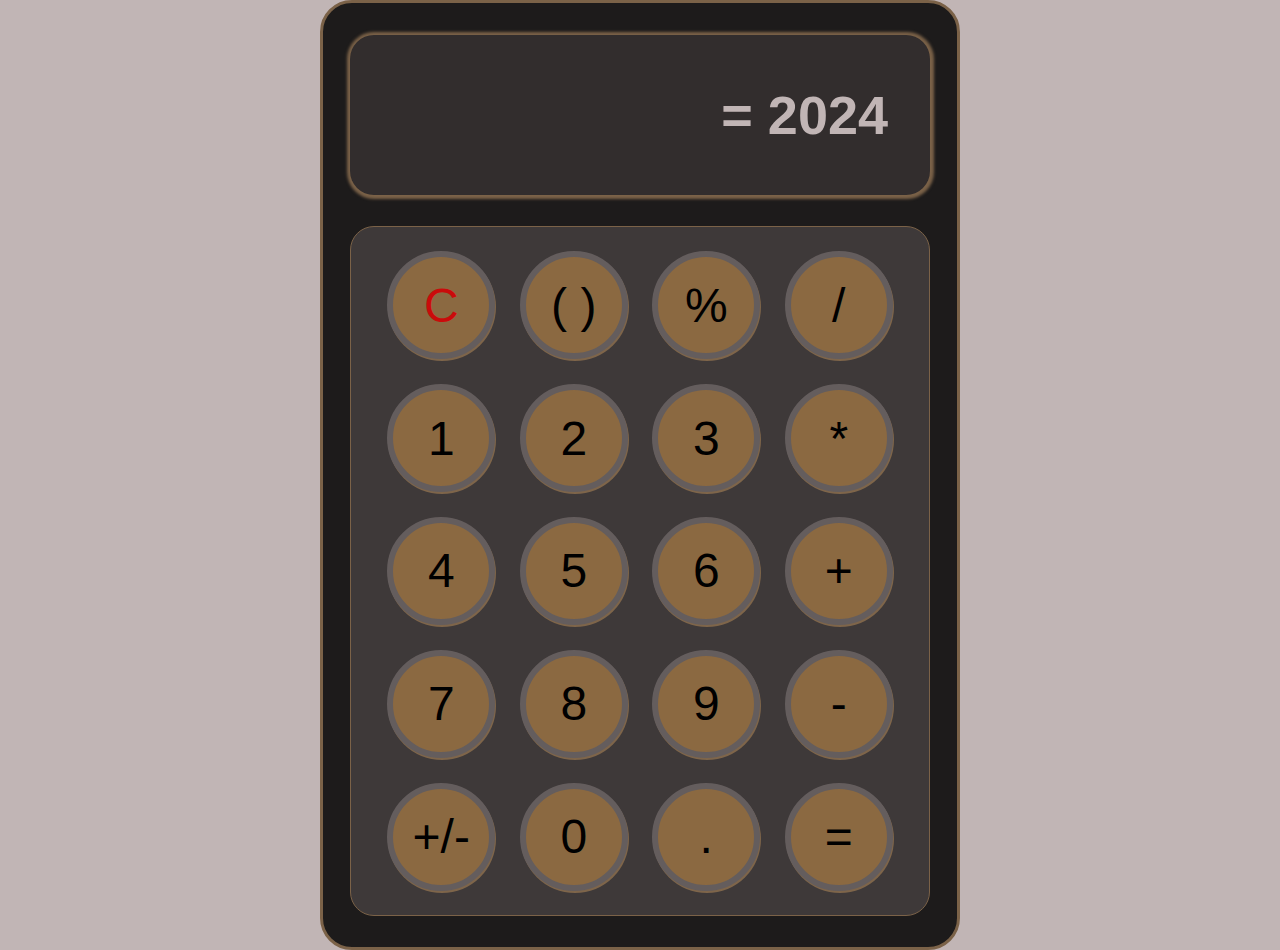
==== index.html @ 2acab039 "Atualização" ====
<!DOCTYPE html>
<html lang="pt-br">

<head id="header">
    <meta charset="UTF-8">
    <meta name="viewport" content="width=device-width, initial-scale=1.0">
    <title>Calculator</title>
    <link rel="stylesheet" href="styleDark.css">
</head>

<body>

    <div id="calculator">
        <div id="display">
            <div id="screen">
                <h1>= 2024</h1>
            </div>

        </div>
        <div id="buttons">
            <div>
                <button style="color: rgb(202, 11, 11)">C</button>
                <button>( )</button>
                <button>%</button>
                <button>/</button>
            </div>
            <div>
                <button>1</button>
                <button>2</button>
                <button>3</button>
                <button>*</button>
            </div>
            <div>
                <button>4</button>
                <button>5</button>
                <button>6</button>
                <button>+</button>
            </div>
            <div>
                <button>7</button>
                <button>8</button>
                <button>9</button>
                <button>-</button>
            </div>
            <div>
                <button>+/-</button>
                <button>0</button>
                <button>.</button>
                <button>=</button>
            </div>
        </div>
    </div>

    <script src="index.js"></script>

</body>

</html>
---- styleDark.css ----
* {
    margin: 0;
    padding: 0;
    box-sizing: border-box;
}

body {
    min-height: 100vh;
    width: 100%;
    display: flex;
    justify-content: center;
    align-items: center;
    background-color: #c1b5b5;
}

#calculator {
    background-color: #1d1b1b;
    width: 640px;
    height: 950px;
    display: flex;
    flex-wrap: wrap;
    justify-content: center;
    align-items: start;
    padding-top: 32px;
    border-radius: 32px;
    border: 3.4px solid #7b6248;
}

#display {
    box-shadow: 0.5px 0.5px 3px 3px #7b6248;
    font-family: sans-serif;
    font-size: 27px;
    background-color: #322d2d;
    width: 580px;
    height: 160px;
    padding: 42px;
    border-radius: 24px;
    display: flex;
    align-items: center;
    justify-content: end;
}

#display #screen {
   height: 100%;
   width: 100%;
   display: flex;
   align-items: center;
   justify-content: end;
   color: #c1b5b5;
}

#buttons {
    background-color: #3e3939;
    width: 580px;
    height: 690px;
    padding: 12px 24px;
    border-radius: 24px;
    display: flex;
    flex-direction: column;
    align-items: center;
    justify-content: space-around;
    border: 0.00000000000000001px solid #7b6248;
}

#buttons div {
    width: 100%;
    display: flex;
    justify-content: space-around;
}

#buttons button {
    font-size: 48px;
    font-family: Arial, Helvetica, sans-serif;
    background-color: #8b6941;
    width: 108px;
    height: 108px;
    border: 6px solid #645d5d;
    border-radius: 50%;
    box-shadow: 1px 2px #7e654a;
    
}

#buttons button:hover {
    background-color: #aa8863;
    transition: 0.3s;
    cursor: pointer;
}
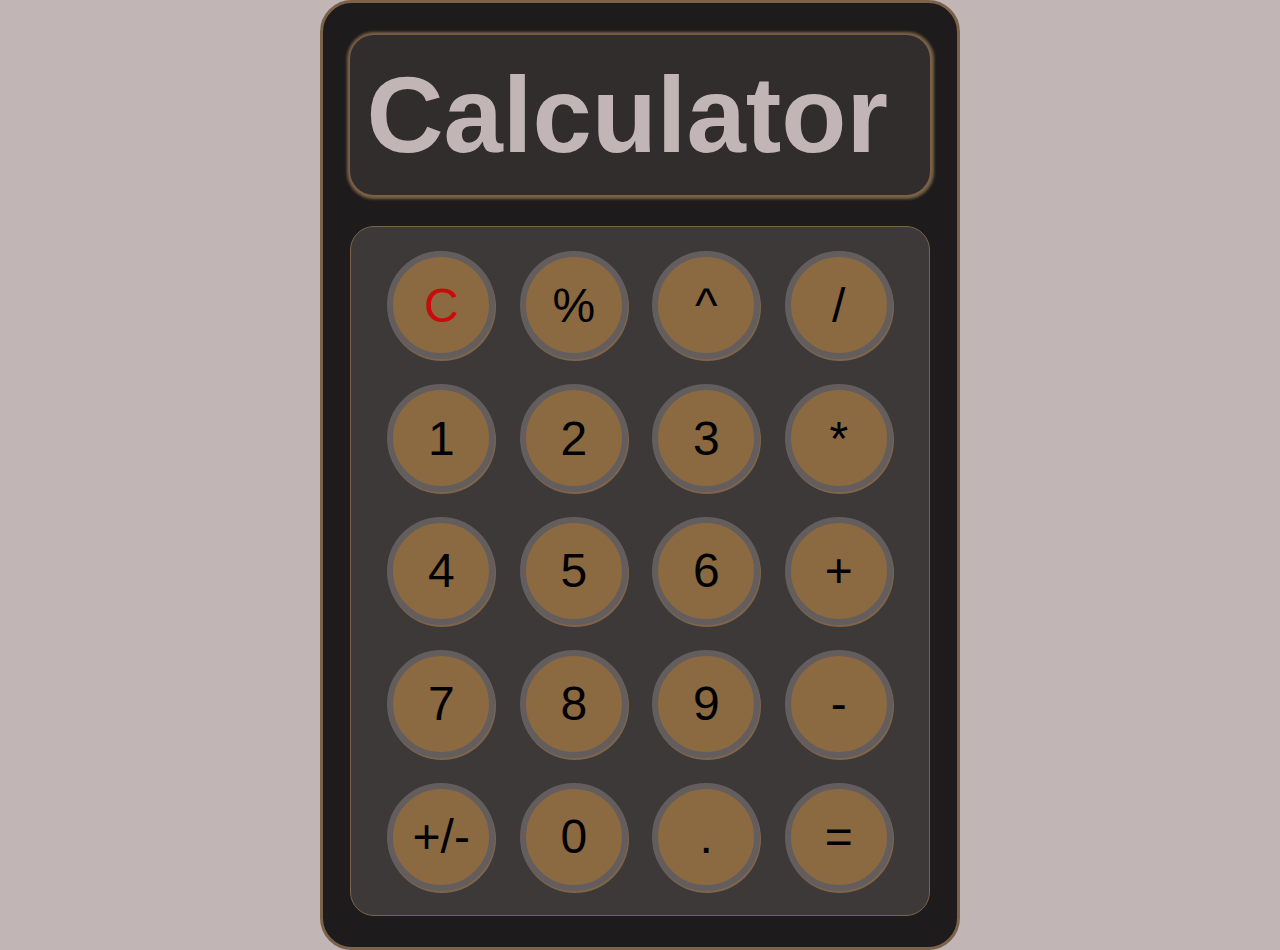
==== commit 3ae7f525: "semi_Pronta" ====
--- a/index.html
+++ b/index.html
@@ -13,15 +13,15 @@
     <div id="calculator">
         <div id="display">
             <div id="screen">
-                <h1>= 2024</h1>
+                <h1>Calculator</h1>
             </div>
 
         </div>
         <div id="buttons">
             <div>
                 <button style="color: rgb(202, 11, 11)">C</button>
-                <button>( )</button>
                 <button>%</button>
+                <button>^</button>
                 <button>/</button>
             </div>
             <div>
--- a/styleDark.css
+++ b/styleDark.css
@@ -47,6 +47,7 @@
    align-items: center;
    justify-content: end;
    color: #c1b5b5;
+   font: normal 40pt arial;
 }
 
 #buttons {
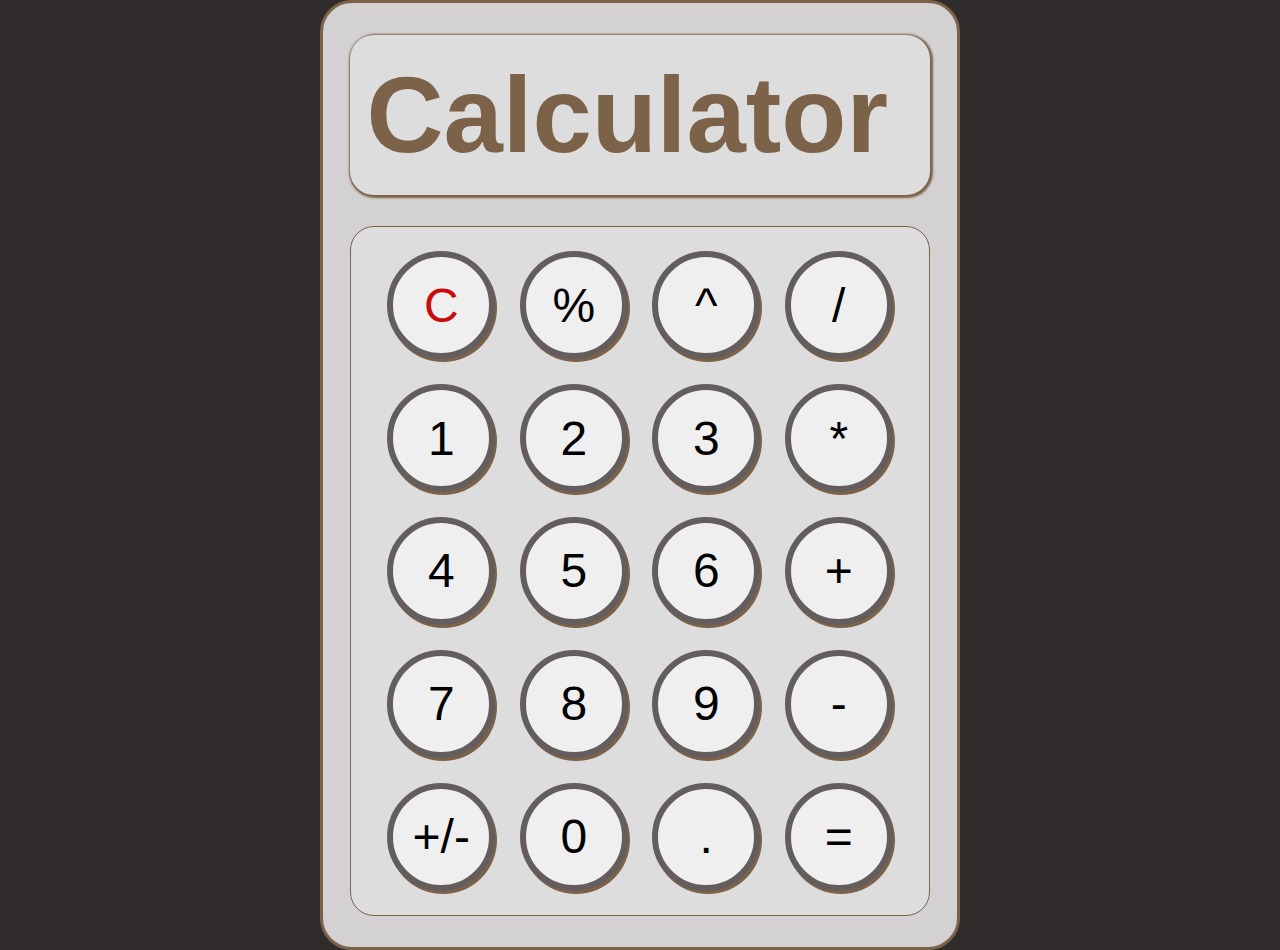
==== commit a9f663f4: "Mudança de fonte" ====
--- a/index.html
+++ b/index.html
@@ -5,7 +5,7 @@
     <meta charset="UTF-8">
     <meta name="viewport" content="width=device-width, initial-scale=1.0">
     <title>Calculator</title>
-    <link rel="stylesheet" href="styleDark.css">
+    <link rel="stylesheet" href="styleLight.css">
 </head>
 
 <body>
--- a/styleLight.css
+++ b/styleLight.css
@@ -0,0 +1,87 @@
+ * {
+     margin: 0;
+     padding: 0;
+     box-sizing: border-box;
+ }
+
+ body {
+     min-height: 100vh;
+     width: 100%;
+     display: flex;
+     justify-content: center;
+     align-items: center; 
+     background-color: #312c2c;
+ }
+
+ #calculator {
+     background-color: #d3d1d1;
+     width: 640px;
+     height: 950px;
+     display: flex;
+     flex-wrap: wrap;
+     justify-content: center;
+     align-items: start;
+     padding-top: 32px;
+     border-radius: 32px;
+     border: 3.4px solid #7b6248;
+ }
+
+ #display {
+     box-shadow: 1px 1px 2px 2px #7b6248;
+     color: #7b6248;
+     font-family: sans-serif;
+     font-size: 27px;
+     background-color: #dddddd;
+     width: 580px;
+     height: 160px;
+     padding: 42px;
+     border-radius: 24px;
+     display: flex;
+     align-items: center;
+     justify-content: end;
+ }
+
+ #display #screen {
+    height: 100%;
+    width: 100%;
+    display: flex;
+    align-items: center;
+    justify-content: end;
+    font: normal 40pt arial;
+ }
+
+ #buttons {
+     background-color: #dddddd;
+     width: 580px;
+     height: 690px;
+     padding: 12px 24px;
+     border-radius: 24px;
+     display: flex;
+     flex-direction: column;
+     align-items: center;
+     justify-content: space-around;
+     border: 0.00000000000000001px solid #7b6248;
+ }
+
+ #buttons div {
+     width: 100%;
+     display: flex;
+     justify-content: space-around;
+ }
+
+ #buttons button {
+     font-size: 48px;
+     font-family: Arial, Helvetica, sans-serif;
+     width: 108px;
+     height: 108px;
+     border: 6px solid #645d5d;
+     border-radius: 50%;
+     box-shadow: 2px 3px #7b6248;
+     
+ }
+
+ #buttons button:hover {
+     background-color: #c19d76;
+     transition: 0.3s;
+     cursor: pointer;
+ }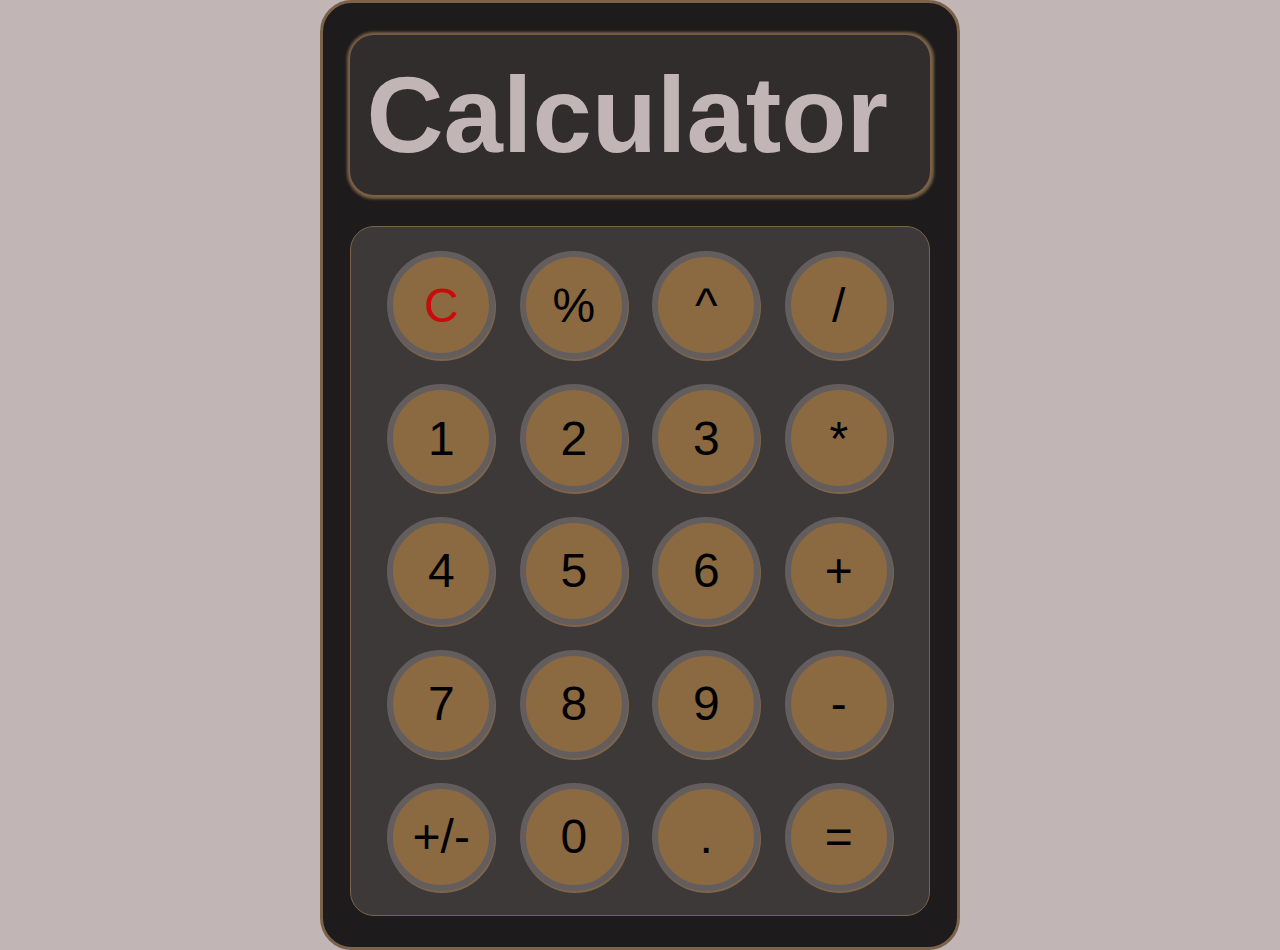
==== commit 31070b2b: "dotButton fixed" ====
--- a/index.html
+++ b/index.html
@@ -5,7 +5,7 @@
     <meta charset="UTF-8">
     <meta name="viewport" content="width=device-width, initial-scale=1.0">
     <title>Calculator</title>
-    <link rel="stylesheet" href="styleLight.css">
+    <link rel="stylesheet" href="styleDark.css">
 </head>
 
 <body>
--- a/styleDark.css
+++ b/styleDark.css
@@ -0,0 +1,88 @@
+* {
+    margin: 0;
+    padding: 0;
+    box-sizing: border-box;
+}
+
+body {
+    min-height: 100vh;
+    width: 100%;
+    display: flex;
+    justify-content: center;
+    align-items: center;
+    background-color: #c1b5b5;
+}
+
+#calculator {
+    background-color: #1d1b1b;
+    width: 640px;
+    height: 950px;
+    display: flex;
+    flex-wrap: wrap;
+    justify-content: center;
+    align-items: start;
+    padding-top: 32px;
+    border-radius: 32px;
+    border: 3.4px solid #7b6248;
+}
+
+#display {
+    box-shadow: 0.5px 0.5px 3px 3px #7b6248;
+    font-family: sans-serif;
+    font-size: 27px;
+    background-color: #322d2d;
+    width: 580px;
+    height: 160px;
+    padding: 42px;
+    border-radius: 24px;
+    display: flex;
+    align-items: center;
+    justify-content: end;
+}
+
+#display #screen {
+   height: 100%;
+   width: 100%;
+   display: flex;
+   align-items: center;
+   justify-content: end;
+   color: #c1b5b5;
+   font: normal 40pt arial;
+}
+
+#buttons {
+    background-color: #3e3939;
+    width: 580px;
+    height: 690px;
+    padding: 12px 24px;
+    border-radius: 24px;
+    display: flex;
+    flex-direction: column;
+    align-items: center;
+    justify-content: space-around;
+    border: 0.00000000000000001px solid #7b6248;
+}
+
+#buttons div {
+    width: 100%;
+    display: flex;
+    justify-content: space-around;
+}
+
+#buttons button {
+    font-size: 48px;
+    font-family: Arial, Helvetica, sans-serif;
+    background-color: #8b6941;
+    width: 108px;
+    height: 108px;
+    border: 6px solid #645d5d;
+    border-radius: 50%;
+    box-shadow: 1px 2px #7e654a;
+    
+}
+
+#buttons button:hover {
+    background-color: #aa8863;
+    transition: 0.3s;
+    cursor: pointer;
+}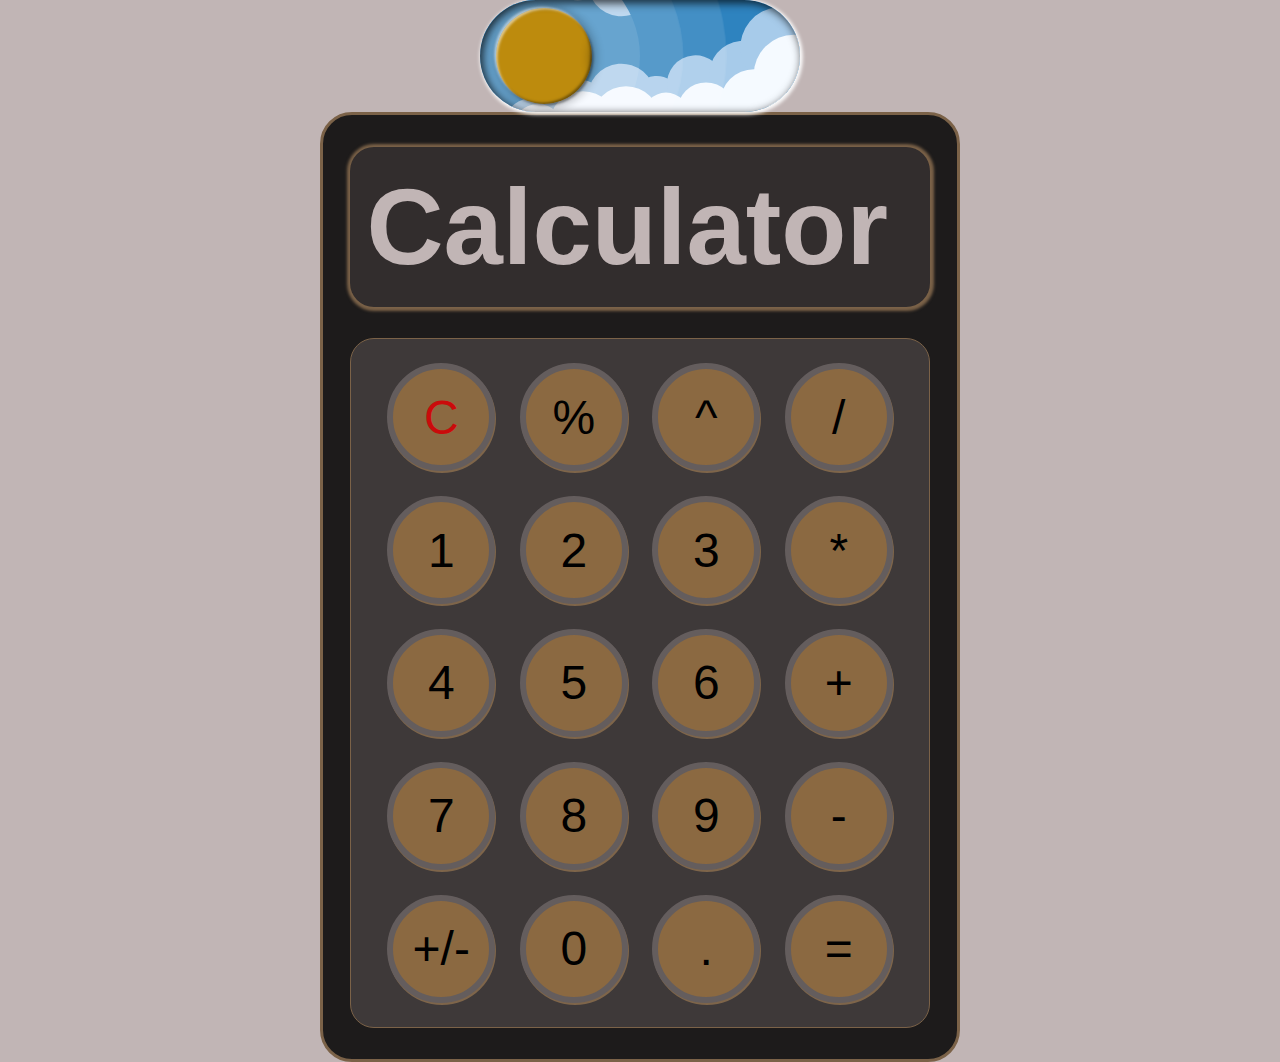
==== commit 651ba3b6: "posToggle" ====
--- a/index.html
+++ b/index.html
@@ -5,19 +5,79 @@
     <meta charset="UTF-8">
     <meta name="viewport" content="width=device-width, initial-scale=1.0">
     <title>Calculator</title>
-    <link rel="stylesheet" href="styleDark.css">
+    <link rel="stylesheet" href="style.css">
 </head>
 
-<body>
+<body id="bodyLight">
 
-    <div id="calculator">
-        <div id="display">
-            <div id="screen">
+    <div class="toggle-button">
+        <div id="light">
+            <a href="#light" class="light"></a>
+        </div>
+        <div id="dark">
+            <a href="#dark" class="dark"></a>
+        </div>
+        <div class="content">
+            <div class="satallite">
+                <div class="sun">
+                    <div class="moon">
+                        <div class="dot dot1"></div>
+                        <div class="dot dot2"></div>
+                        <div class="dot dot3"></div>
+                    </div>
+                </div>
+                <div class="rays">
+                    <div class="ray ray1"></div>
+                    <div class="ray ray2"></div>
+                    <div class="ray ray3"></div>
+                </div>
+            </div>
+            <div class="clouds">
+                <div class="cloudset cloudset1">
+                    <div class="cloud cloud1"></div>
+                    <div class="cloud cloud2"></div>
+                    <div class="cloud cloud3"></div>
+                    <div class="cloud cloud4"></div>
+                    <div class="cloud cloud5"></div>
+                    <div class="cloud cloud6"></div>
+                    <div class="cloud cloud7"></div>
+                </div>
+                <div class="cloudset cloudset2">
+                    <div class="cloud cloud1"></div>
+                    <div class="cloud cloud2"></div>
+                    <div class="cloud cloud3"></div>
+                    <div class="cloud cloud4"></div>
+                    <div class="cloud cloud5"></div>
+                    <div class="cloud cloud6"></div>
+                    <div class="cloud cloud7"></div>
+                </div>
+            </div>
+            <div class="stars">
+                <div class="star star1"></div>
+                <div class="star star2"></div>
+                <div class="star star3"></div>
+                <div class="star star4"></div>
+                <div class="star star5"></div>
+                <div class="star star6"></div>
+                <div class="star star7"></div>
+                <div class="star star8"></div>
+                <div class="star star9"></div>
+                <div class="star star10"></div>
+                <div class="star star11"></div>
+            </div>
+        </div>
+    </div>
+
+    <!-- =+=+=+=+=+=+=+=+=+=+=+=+=+=+=+=+=+=+=+=+=+=+=+=+=+=+=+=+=+=+=+=+=+=+=+=+=+=+===+===+=+===+=+=  -->
+
+    <div id="calculatorLight">
+        <div id="displayLight">
+            <div id="screenLight">
                 <h1>Calculator</h1>
             </div>
 
         </div>
-        <div id="buttons">
+        <div id="buttonsLight">
             <div>
                 <button style="color: rgb(202, 11, 11)">C</button>
                 <button>%</button>
--- a/style.css
+++ b/style.css
@@ -0,0 +1,577 @@
+*,
+*::before,
+*::after {
+    margin: 0;
+    padding: 0;
+    box-sizing: border-box;
+    -webkit-tap-highlight-color: transparent;
+}
+
+#bodyLight {
+    min-height: 100vh;
+    width: 100%;
+    display: flex;
+    flex-direction: column;
+    align-items: center;
+    justify-content: space-around;
+    background-color: #c1b5b5;
+}
+
+#calculatorLight {
+    background-color: #1d1b1b;
+    width: 640px;
+    height: 950px;
+    display: flex;
+    flex-wrap: wrap;
+    justify-content: center;
+    align-items: start;
+    padding-top: 32px;
+    border-radius: 32px;
+    border: 3.4px solid #7b6248;
+}
+
+#displayLight {
+    box-shadow: 0.5px 0.5px 3px 3px #7b6248;
+    font-family: sans-serif;
+    font-size: 27px;
+    background-color: #322d2d;
+    width: 580px;
+    height: 160px;
+    padding: 42px;
+    border-radius: 24px;
+    display: flex;
+    align-items: center;
+    justify-content: end;
+}
+
+#displayLight #screenLight {
+    height: 100%;
+    width: 100%;
+    display: flex;
+    align-items: center;
+    justify-content: end;
+    color: #c1b5b5;
+    font: normal 40pt arial;
+}
+
+#buttonsLight {
+    background-color: #3e3939;
+    width: 580px;
+    height: 690px;
+    padding: 12px 24px;
+    border-radius: 24px;
+    display: flex;
+    flex-direction: column;
+    align-items: center;
+    justify-content: space-around;
+    border: 0.00000000000000001px solid #7b6248;
+}
+
+#buttonsLight div {
+    width: 100%;
+    display: flex;
+    justify-content: space-around;
+}
+
+#buttonsLight button {
+    font-size: 48px;
+    font-family: Arial, Helvetica, sans-serif;
+    background-color: #8b6941;
+    width: 108px;
+    height: 108px;
+    border: 6px solid #645d5d;
+    border-radius: 50%;
+    box-shadow: 1px 2px #7e654a;
+    transition: 0.3s;
+}
+
+#buttonsLight button:hover {
+    background-color: #aa8863;
+    transition: 0.3s;
+    cursor: pointer;
+}
+
+/* =+=+=+=+=+=+=+=+=+=+=+=+=+=+=+=+=+=+=+=+=+=+=+=+=+=+=+=+=+=+=+=+=+=+=+=+=+=+===+===+=+===+=+= */
+
+#bodyDark {
+    min-height: 100vh;
+    width: 100%;
+    display: flex;
+    flex-direction: column;
+    justify-content: space-around;
+    align-items: center;
+    background-color: #312c2c;
+}
+
+#calculatorDark {
+    background-color: #d3d1d1;
+    width: 640px;
+    height: 950px;
+    display: flex;
+    flex-wrap: wrap;
+    justify-content: center;
+    align-items: start;
+    padding-top: 32px;
+    border-radius: 32px;
+    border: 3.4px solid #7b6248;
+}
+
+#displayDark {
+    box-shadow: 1px 1px 2px 2px #7b6248;
+    color: #7b6248;
+    font-family: sans-serif;
+    font-size: 27px;
+    background-color: #dddddd;
+    width: 580px;
+    height: 160px;
+    padding: 42px;
+    border-radius: 24px;
+    display: flex;
+    align-items: center;
+    justify-content: end;
+}
+
+#displayDark #screenDark {
+    height: 100%;
+    width: 100%;
+    display: flex;
+    align-items: center;
+    justify-content: end;
+    font: normal 40pt arial;
+}
+
+#buttonsDark {
+    background-color: #dddddd;
+    width: 580px;
+    height: 690px;
+    padding: 12px 24px;
+    border-radius: 24px;
+    display: flex;
+    flex-direction: column;
+    align-items: center;
+    justify-content: space-around;
+    border: 0.00000000000000001px solid #7b6248;
+}
+
+#buttonsDark div {
+    width: 100%;
+    display: flex;
+    justify-content: space-around;
+}
+
+#buttonsDark button {
+    font-size: 48px;
+    font-family: Arial, Helvetica, sans-serif;
+    width: 108px;
+    height: 108px;
+    border: 6px solid #645d5d;
+    border-radius: 50%;
+    box-shadow: 2px 3px #7b6248;
+    transition: 0.3s;
+}
+
+#buttonsDark button:hover {
+    background-color: #c19d76;
+    transition: 0.3s;
+    cursor: pointer;
+}
+
+/* =+=+=+=+=+=+=+=+=+=+=+=+=+=+=+=+=+=+=+=+=+=+=+=+=+=+=+=+=+=+=+=+=+=+=+=+=+=+===+===+=+===+=+= */
+
+:root {
+    --transition: all 1s ease;
+}
+
+.toggle-button {
+    width: 20em;
+    height: 7em;
+    box-shadow: 0.075em 0.075em 0.225em 0.1em #ffffffee;
+    position: relative;
+    overflow: hidden;
+    isolation: isolate;
+    border-radius: 12em;
+    cursor: pointer;
+}
+
+.toggle-button::before {
+    content: '';
+    width: 100%;
+    height: 100%;
+    background-color: transparent;
+    box-shadow: inset 0.15em 0.15em 0.5em 0.05em #000000bb;
+    position: absolute;
+    z-index: 1;
+    border-radius: 12em;
+    pointer-events: none;
+}
+
+.light,
+.dark {
+    width: 100%;
+    height: 100%;
+    position: absolute;
+    top: 0;
+    left: 0;
+    z-index: 1;
+}
+
+.content {
+    width: 100%;
+    height: 100%;
+    background-color: #2e83bf;
+    position: relative;
+    isolation: isolate;
+    transition: var(--transition);
+}
+
+#dark:target {
+    pointer-events: none;
+}
+
+#light:target {
+    pointer-events: none;
+}
+
+#dark:target~.content {
+    background-color: #1f2234;
+}
+
+#light:target~.content {
+    background-color: #2e83bf;
+}
+
+.satallite {
+    width: 6em;
+    height: 6em;
+    position: absolute;
+    top: 7.5%;
+    left: 5%;
+    border-radius: 50%;
+    isolation: isolate;
+    z-index: 1;
+    transition: var(--transition);
+}
+
+#dark:target~.content>.satallite {
+    left: 65%;
+}
+
+#light:target~.content>.satallite {
+    left: 5%;
+}
+
+.satallite::before {
+    content: '';
+    width: 100%;
+    height: 100%;
+    background-color: transparent;
+    box-shadow:
+        inset 0.1em 0.1em 0.15em #ffffff88,
+        -0.1em -0.1em 0.15em #ffffff88,
+        inset -0.1em -0.1em 0.15em #00000066,
+        0.1em 0.1em 0.15em #00000066,
+        0.075em 0.075em 0.5em 0.2em #00000039;
+    position: absolute;
+    top: 0;
+    left: 0;
+    border-radius: 50%;
+    z-index: 2;
+}
+
+.sun {
+    width: 100%;
+    height: 100%;
+    background-color: #bd8b0d;
+    position: relative;
+    overflow: hidden;
+    z-index: 1;
+    border-radius: 50%;
+}
+
+.moon {
+    width: 100%;
+    height: 100%;
+    background-color: #cccfd9;
+    box-shadow:
+        inset 0.1em 0.1em 0.15em #ffffff88,
+        -0.1em -0.1em 0.15em #ffffff88,
+        inset -0.1em -0.1em 0.15em #00000066,
+        0.1em 0.1em 0.15em #00000066,
+        0.075em 0.075em 0.5em 0.2em #00000039;
+    position: absolute;
+    top: 0;
+    left: 100%;
+    transform: rotate(60deg);
+    border-radius: 50%;
+    transition: var(--transition);
+}
+
+#dark:target~.content .moon {
+    left: 0%;
+    transform: rotate(0deg);
+}
+
+#light:target~.content .moon {
+    left: 100%;
+    transform: rotate(60deg);
+}
+
+.dot {
+    width: 18%;
+    height: 18%;
+    background-color: #9da8bc;
+    position: absolute;
+    border-radius: 50%;
+}
+
+.dot1 {
+    top: 20%;
+    left: 45%;
+}
+
+.dot2 {
+    top: 50%;
+    left: 25%;
+    transform: scale(2);
+}
+
+.dot3 {
+    top: 60%;
+    left: 62%;
+    transform: scale(1.2);
+}
+
+.rays {
+    width: 100%;
+    height: 100%;
+    position: absolute;
+    top: 0;
+    left: 0;
+    transform: scale(1);
+    transition: var(--transition);
+}
+
+#dark:target~.content .rays {
+    transform: scale(0.85);
+}
+
+#light:target~.content .rays {
+    transform: scale(1);
+}
+
+.ray {
+    width: 100%;
+    height: 100%;
+    background-color: #ffffff1a;
+    backdrop-filter: blur(0.0075em);
+    position: absolute;
+    top: 0;
+    left: 0;
+    border-radius: 50%;
+}
+
+.ray1 {
+    transform: scale(2);
+}
+
+.ray2 {
+    transform: scale(2.9);
+}
+
+.ray3 {
+    transform: scale(3.8);
+}
+
+.stars {
+    width: 70%;
+    height: 100%;
+    position: absolute;
+    top: -100%;
+    transition: var(--transition);
+}
+
+#dark:target~.content .stars {
+    top: 0%;
+}
+
+#light:target~.content .stars {
+    top: -100%;
+}
+
+.star {
+    width: 1.25em;
+    height: 1.25em;
+    background-color: #f8fcff;
+    -webkit-clip-path: polygon(50% 0, 65% 35%, 100% 50%, 65% 65%, 50% 100%, 35% 65%, 0 50%, 35% 35%);
+    clip-path: polygon(50% 0, 65% 35%, 100% 50%, 65% 65%, 50% 100%, 35% 65%, 0 50%, 35% 35%);
+    position: absolute;
+}
+
+.star1 {
+    top: 12%;
+    left: 25%;
+}
+
+.star2 {
+    top: 30%;
+    left: 10%;
+    transform: scale(0.4);
+}
+
+.star3 {
+    top: 35%;
+    left: 60%;
+    transform: scale(0.3);
+}
+
+.star4 {
+    top: 25%;
+    left: 77.5%;
+    transform: scale(1.1);
+}
+
+.star5 {
+    top: 45%;
+    left: 27.5%;
+    transform: scale(0.3);
+}
+
+.star6 {
+    top: 50%;
+    left: 58.5%;
+    transform: scale(0.2);
+}
+
+.star7 {
+    top: 55%;
+    left: 77.5%;
+    transform: scale(0.3);
+}
+
+.star8 {
+    top: 65%;
+    left: 18%;
+    transform: scale(0.2);
+}
+
+.star9 {
+    top: 72.5%;
+    left: 15%;
+    transform: scale(0.2);
+}
+
+.star10 {
+    top: 80%;
+    left: 30%;
+    transform: scale(0.24);
+}
+
+.star11 {
+    top: 75%;
+    left: 62.5%;
+    transform: scale(0.5);
+}
+
+.clouds {
+    width: 100%;
+    height: 100%;
+    position: absolute;
+    top: 0;
+    left: 0;
+    isolation: isolate;
+    transition: var(--transition);
+}
+
+#dark:target~.content .clouds {
+    top: 100%;
+}
+
+#light:target~.content .clouds {
+    top: 0;
+}
+
+.cloudset {
+    width: 100%;
+    height: 100%;
+    position: absolute;
+    bottom: -15%;
+    right: -10%;
+}
+
+.cloud {
+    width: 3.25em;
+    height: 3.25em;
+    background-color: #f5faff;
+    position: absolute;
+    bottom: -24%;
+    transform: scale(1);
+    border-radius: 50%;
+}
+
+.cloud2 {
+    bottom: -20%;
+    left: 14%;
+    transform: scale(1.3);
+}
+
+.cloud3 {
+    bottom: -15%;
+    left: 27.5%;
+    transform: scale(1.3);
+}
+
+.cloud4 {
+    bottom: -12%;
+    left: 40%;
+    transform: scale(0.9);
+}
+
+.cloud5 {
+    bottom: -7.5%;
+    left: 52.5%;
+    transform: scale(1.1);
+}
+
+.cloud6 {
+    bottom: 0%;
+    left: 67.5%;
+    transform: scale(1.3);
+}
+
+.cloud7 {
+    bottom: 25%;
+    left: 80%;
+    transform: scale(1.55);
+}
+
+.cloudset1 {
+    z-index: 1;
+}
+
+.cloudset2 {
+    bottom: 0%;
+    right: -6%;
+    transform: rotate(-5deg);
+}
+
+.cloudset2 .cloud {
+    background-color: #a7cbea;
+}
+
+.cloudset2 .cloud2 {
+    bottom: -18%;
+    left: 15%;
+}
+
+.cloudset2 .cloud3 {
+    bottom: -7.5%;
+    left: 29%;
+}
+
+.cloudset2 .cloud5 {
+    bottom: -1%;
+}
+
+.cloudset2 .cloud6 {
+    bottom: 4%;
+}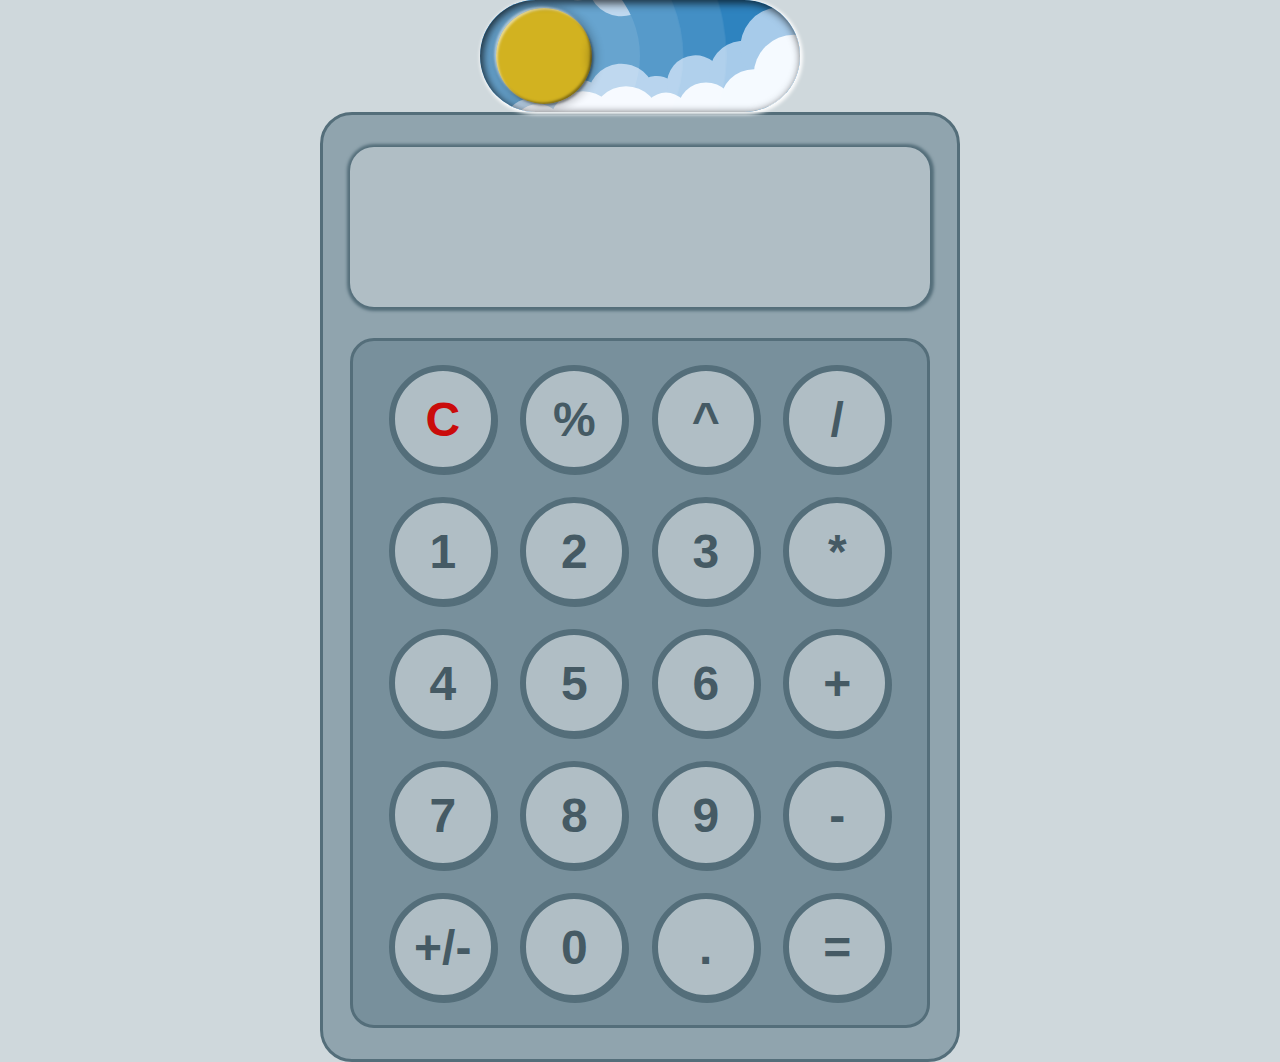
==== commit 487dd684: "final" ====
--- a/index.html
+++ b/index.html
@@ -73,7 +73,7 @@
     <div id="calculatorLight">
         <div id="displayLight">
             <div id="screenLight">
-                <h1>Calculator</h1>
+                <h1></h1>
             </div>
 
         </div>
--- a/style.css
+++ b/style.css
@@ -14,11 +14,11 @@
     flex-direction: column;
     align-items: center;
     justify-content: space-around;
-    background-color: #c1b5b5;
+    background-color: #cfd8dc;
 }
 
 #calculatorLight {
-    background-color: #1d1b1b;
+    background-color: #90a4ae;
     width: 640px;
     height: 950px;
     display: flex;
@@ -27,14 +27,14 @@
     align-items: start;
     padding-top: 32px;
     border-radius: 32px;
-    border: 3.4px solid #7b6248;
+    border: 3.4px solid #546e7a;
 }
 
 #displayLight {
-    box-shadow: 0.5px 0.5px 3px 3px #7b6248;
+    box-shadow: 0.5px 0.5px 3px 3px #546e7a;
     font-family: sans-serif;
     font-size: 27px;
-    background-color: #322d2d;
+    background-color: #b0bec5;
     width: 580px;
     height: 160px;
     padding: 42px;
@@ -45,17 +45,18 @@
 }
 
 #displayLight #screenLight {
-    height: 100%;
-    width: 100%;
-    display: flex;
-    align-items: center;
-    justify-content: end;
-    color: #c1b5b5;
-    font: normal 40pt arial;
+    overflow: hidden;
+    height: 100%;
+    width: 100%;
+    display: flex;
+    align-items: center;
+    justify-content: start;
+    color: #455a64;
+    font: bold 50pt arial;
 }
 
 #buttonsLight {
-    background-color: #3e3939;
+    background-color: #78909c;
     width: 580px;
     height: 690px;
     padding: 12px 24px;
@@ -64,7 +65,7 @@
     flex-direction: column;
     align-items: center;
     justify-content: space-around;
-    border: 0.00000000000000001px solid #7b6248;
+    border: 3.4px solid #546e7a;
 }
 
 #buttonsLight div {
@@ -76,17 +77,19 @@
 #buttonsLight button {
     font-size: 48px;
     font-family: Arial, Helvetica, sans-serif;
-    background-color: #8b6941;
+    font-weight: bold;
+    color: #455a64;
+    background-color: #b0bec5;
     width: 108px;
     height: 108px;
-    border: 6px solid #645d5d;
-    border-radius: 50%;
-    box-shadow: 1px 2px #7e654a;
+    border: 6px solid #546e7a;
+    border-radius: 50%;
+    box-shadow: 1px 2px #546e7a;
     transition: 0.3s;
 }
 
 #buttonsLight button:hover {
-    background-color: #aa8863;
+    background-color: #9ba8af;
     transition: 0.3s;
     cursor: pointer;
 }
@@ -100,11 +103,11 @@
     flex-direction: column;
     justify-content: space-around;
     align-items: center;
-    background-color: #312c2c;
+    background-color: #212121;
 }
 
 #calculatorDark {
-    background-color: #d3d1d1;
+    background-color: #424242;
     width: 640px;
     height: 950px;
     display: flex;
@@ -113,15 +116,15 @@
     align-items: start;
     padding-top: 32px;
     border-radius: 32px;
-    border: 3.4px solid #7b6248;
+    border: 3.4px solid #757575;
 }
 
 #displayDark {
-    box-shadow: 1px 1px 2px 2px #7b6248;
-    color: #7b6248;
+    border: 3.4px normal #9e9e9e;
+    color: #212121;
     font-family: sans-serif;
     font-size: 27px;
-    background-color: #dddddd;
+    background-color: #9e9e9e;
     width: 580px;
     height: 160px;
     padding: 42px;
@@ -132,16 +135,18 @@
 }
 
 #displayDark #screenDark {
-    height: 100%;
-    width: 100%;
-    display: flex;
-    align-items: center;
-    justify-content: end;
-    font: normal 40pt arial;
+    overflow: hidden;
+    color: #303030;
+    height: 100%;
+    width: 100%;
+    display: flex;
+    align-items: center;
+    justify-content: start;
+    font: bold 50pt arial;
 }
 
 #buttonsDark {
-    background-color: #dddddd;
+    background-color: #616161;
     width: 580px;
     height: 690px;
     padding: 12px 24px;
@@ -150,7 +155,7 @@
     flex-direction: column;
     align-items: center;
     justify-content: space-around;
-    border: 0.00000000000000001px solid #7b6248;
+    border: 3.4px solid #757575;
 }
 
 #buttonsDark div {
@@ -160,18 +165,21 @@
 }
 
 #buttonsDark button {
+    background-color: #9e9e9e;
     font-size: 48px;
     font-family: Arial, Helvetica, sans-serif;
+    font-weight: bold;
+    color: #303030;
     width: 108px;
     height: 108px;
-    border: 6px solid #645d5d;
-    border-radius: 50%;
-    box-shadow: 2px 3px #7b6248;
+    border: 6px solid #424242;
+    border-radius: 50%;
+    box-shadow: 2px 3px #424242;
     transition: 0.3s;
 }
 
 #buttonsDark button:hover {
-    background-color: #c19d76;
+    background-color: #848484;
     transition: 0.3s;
     cursor: pointer;
 }
@@ -281,7 +289,7 @@
 .sun {
     width: 100%;
     height: 100%;
-    background-color: #bd8b0d;
+    background-color: #d2b220;
     position: relative;
     overflow: hidden;
     z-index: 1;
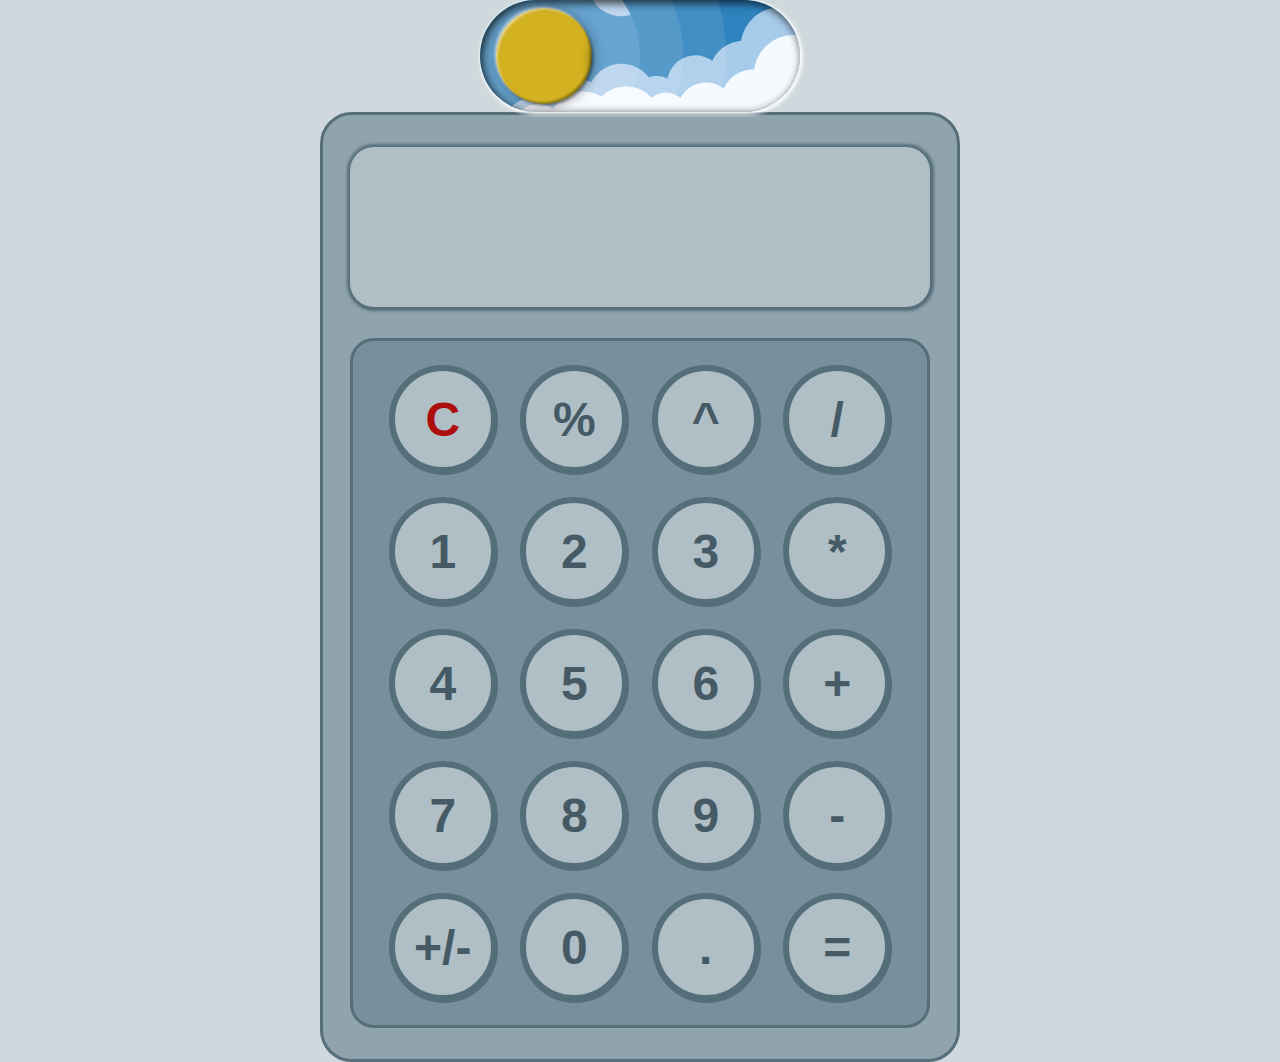
==== commit a2a43340: "troca cor botao C" ====
--- a/index.html
+++ b/index.html
@@ -5,11 +5,13 @@
     <meta charset="UTF-8">
     <meta name="viewport" content="width=device-width, initial-scale=1.0">
     <title>Calculator</title>
-    <link rel="stylesheet" href="style.css">
+    <link rel="stylesheet" href="css/styleButton.css">
+    <link id="changeStyle" rel="stylesheet" href="css/styleLight.css">
 </head>
 
-<body id="bodyLight">
+<body id="body">
 
+    <!-- =+=+=+=+=+=+=+=+=+=+=+=+=+=+=+=+=+=+=+=+=+=+=+=+=+=+=+=+=+=+=+=+=+=+=+=+=+=+===+===+=+===+=+=  -->
     <div class="toggle-button">
         <div id="light">
             <a href="#light" class="light"></a>
@@ -67,19 +69,18 @@
             </div>
         </div>
     </div>
-
     <!-- =+=+=+=+=+=+=+=+=+=+=+=+=+=+=+=+=+=+=+=+=+=+=+=+=+=+=+=+=+=+=+=+=+=+=+=+=+=+===+===+=+===+=+=  -->
 
-    <div id="calculatorLight">
-        <div id="displayLight">
-            <div id="screenLight">
+    <div id="calculator">
+        <div id="display">
+            <div id="screen">
                 <h1></h1>
             </div>
 
         </div>
-        <div id="buttonsLight">
+        <div id="buttons">
             <div>
-                <button style="color: rgb(202, 11, 11)">C</button>
+                <button style="color: #ac0e0e">C</button>
                 <button>%</button>
                 <button>^</button>
                 <button>/</button>
--- a/css/styleButton.css
+++ b/css/styleButton.css
@@ -0,0 +1,406 @@
+*,
+*::before,
+*::after {
+    margin: 0;
+    padding: 0;
+    box-sizing: border-box;
+    -webkit-tap-highlight-color: transparent;
+}
+
+:root {
+    --transition: all 1s ease;
+}
+
+.toggle-button {
+    width: 20em;
+    height: 7em;
+    box-shadow: 0.075em 0.075em 0.225em 0.1em #ffffffee;
+    position: relative;
+    overflow: hidden;
+    isolation: isolate;
+    border-radius: 12em;
+    cursor: pointer;
+}
+
+.toggle-button::before {
+    content: '';
+    width: 100%;
+    height: 100%;
+    background-color: transparent;
+    box-shadow: inset 0.15em 0.15em 0.5em 0.05em #000000bb;
+    position: absolute;
+    z-index: 1;
+    border-radius: 12em;
+    pointer-events: none;
+}
+
+.light,
+.dark {
+    width: 100%;
+    height: 100%;
+    position: absolute;
+    top: 0;
+    left: 0;
+    z-index: 1;
+}
+
+.content {
+    width: 100%;
+    height: 100%;
+    background-color: #2e83bf;
+    position: relative;
+    isolation: isolate;
+    transition: var(--transition);
+}
+
+#dark:target {
+    pointer-events: none;
+}
+
+#light:target {
+    pointer-events: none;
+}
+
+#dark:target~.content {
+    background-color: #1f2234;
+}
+
+#light:target~.content {
+    background-color: #2e83bf;
+}
+
+.satallite {
+    width: 6em;
+    height: 6em;
+    position: absolute;
+    top: 7.5%;
+    left: 5%;
+    border-radius: 50%;
+    isolation: isolate;
+    z-index: 1;
+    transition: var(--transition);
+}
+
+#dark:target~.content>.satallite {
+    left: 65%;
+}
+
+#light:target~.content>.satallite {
+    left: 5%;
+}
+
+.satallite::before {
+    content: '';
+    width: 100%;
+    height: 100%;
+    background-color: transparent;
+    box-shadow:
+        inset 0.1em 0.1em 0.15em #ffffff88,
+        -0.1em -0.1em 0.15em #ffffff88,
+        inset -0.1em -0.1em 0.15em #00000066,
+        0.1em 0.1em 0.15em #00000066,
+        0.075em 0.075em 0.5em 0.2em #00000039;
+    position: absolute;
+    top: 0;
+    left: 0;
+    border-radius: 50%;
+    z-index: 2;
+}
+
+.sun {
+    width: 100%;
+    height: 100%;
+    background-color: #d2b220;
+    position: relative;
+    overflow: hidden;
+    z-index: 1;
+    border-radius: 50%;
+}
+
+.moon {
+    width: 100%;
+    height: 100%;
+    background-color: #cccfd9;
+    box-shadow:
+        inset 0.1em 0.1em 0.15em #ffffff88,
+        -0.1em -0.1em 0.15em #ffffff88,
+        inset -0.1em -0.1em 0.15em #00000066,
+        0.1em 0.1em 0.15em #00000066,
+        0.075em 0.075em 0.5em 0.2em #00000039;
+    position: absolute;
+    top: 0;
+    left: 100%;
+    transform: rotate(60deg);
+    border-radius: 50%;
+    transition: var(--transition);
+}
+
+#dark:target~.content .moon {
+    left: 0%;
+    transform: rotate(0deg);
+}
+
+#light:target~.content .moon {
+    left: 100%;
+    transform: rotate(60deg);
+}
+
+.dot {
+    width: 18%;
+    height: 18%;
+    background-color: #9da8bc;
+    position: absolute;
+    border-radius: 50%;
+}
+
+.dot1 {
+    top: 20%;
+    left: 45%;
+}
+
+.dot2 {
+    top: 50%;
+    left: 25%;
+    transform: scale(2);
+}
+
+.dot3 {
+    top: 60%;
+    left: 62%;
+    transform: scale(1.2);
+}
+
+.rays {
+    width: 100%;
+    height: 100%;
+    position: absolute;
+    top: 0;
+    left: 0;
+    transform: scale(1);
+    transition: var(--transition);
+}
+
+#dark:target~.content .rays {
+    transform: scale(0.85);
+}
+
+#light:target~.content .rays {
+    transform: scale(1);
+}
+
+.ray {
+    width: 100%;
+    height: 100%;
+    background-color: #ffffff1a;
+    backdrop-filter: blur(0.0075em);
+    position: absolute;
+    top: 0;
+    left: 0;
+    border-radius: 50%;
+}
+
+.ray1 {
+    transform: scale(2);
+}
+
+.ray2 {
+    transform: scale(2.9);
+}
+
+.ray3 {
+    transform: scale(3.8);
+}
+
+.stars {
+    width: 70%;
+    height: 100%;
+    position: absolute;
+    top: -100%;
+    transition: var(--transition);
+}
+
+#dark:target~.content .stars {
+    top: 0%;
+}
+
+#light:target~.content .stars {
+    top: -100%;
+}
+
+.star {
+    width: 1.25em;
+    height: 1.25em;
+    background-color: #f8fcff;
+    -webkit-clip-path: polygon(50% 0, 65% 35%, 100% 50%, 65% 65%, 50% 100%, 35% 65%, 0 50%, 35% 35%);
+    clip-path: polygon(50% 0, 65% 35%, 100% 50%, 65% 65%, 50% 100%, 35% 65%, 0 50%, 35% 35%);
+    position: absolute;
+}
+
+.star1 {
+    top: 12%;
+    left: 25%;
+}
+
+.star2 {
+    top: 30%;
+    left: 10%;
+    transform: scale(0.4);
+}
+
+.star3 {
+    top: 35%;
+    left: 60%;
+    transform: scale(0.3);
+}
+
+.star4 {
+    top: 25%;
+    left: 77.5%;
+    transform: scale(1.1);
+}
+
+.star5 {
+    top: 45%;
+    left: 27.5%;
+    transform: scale(0.3);
+}
+
+.star6 {
+    top: 50%;
+    left: 58.5%;
+    transform: scale(0.2);
+}
+
+.star7 {
+    top: 55%;
+    left: 77.5%;
+    transform: scale(0.3);
+}
+
+.star8 {
+    top: 65%;
+    left: 18%;
+    transform: scale(0.2);
+}
+
+.star9 {
+    top: 72.5%;
+    left: 15%;
+    transform: scale(0.2);
+}
+
+.star10 {
+    top: 80%;
+    left: 30%;
+    transform: scale(0.24);
+}
+
+.star11 {
+    top: 75%;
+    left: 62.5%;
+    transform: scale(0.5);
+}
+
+.clouds {
+    width: 100%;
+    height: 100%;
+    position: absolute;
+    top: 0;
+    left: 0;
+    isolation: isolate;
+    transition: var(--transition);
+}
+
+#dark:target~.content .clouds {
+    top: 100%;
+}
+
+#light:target~.content .clouds {
+    top: 0;
+}
+
+.cloudset {
+    width: 100%;
+    height: 100%;
+    position: absolute;
+    bottom: -15%;
+    right: -10%;
+}
+
+.cloud {
+    width: 3.25em;
+    height: 3.25em;
+    background-color: #f5faff;
+    position: absolute;
+    bottom: -24%;
+    transform: scale(1);
+    border-radius: 50%;
+}
+
+.cloud2 {
+    bottom: -20%;
+    left: 14%;
+    transform: scale(1.3);
+}
+
+.cloud3 {
+    bottom: -15%;
+    left: 27.5%;
+    transform: scale(1.3);
+}
+
+.cloud4 {
+    bottom: -12%;
+    left: 40%;
+    transform: scale(0.9);
+}
+
+.cloud5 {
+    bottom: -7.5%;
+    left: 52.5%;
+    transform: scale(1.1);
+}
+
+.cloud6 {
+    bottom: 0%;
+    left: 67.5%;
+    transform: scale(1.3);
+}
+
+.cloud7 {
+    bottom: 25%;
+    left: 80%;
+    transform: scale(1.55);
+}
+
+.cloudset1 {
+    z-index: 1;
+}
+
+.cloudset2 {
+    bottom: 0%;
+    right: -6%;
+    transform: rotate(-5deg);
+}
+
+.cloudset2 .cloud {
+    background-color: #a7cbea;
+}
+
+.cloudset2 .cloud2 {
+    bottom: -18%;
+    left: 15%;
+}
+
+.cloudset2 .cloud3 {
+    bottom: -7.5%;
+    left: 29%;
+}
+
+.cloudset2 .cloud5 {
+    bottom: -1%;
+}
+
+.cloudset2 .cloud6 {
+    bottom: 4%;
+}--- a/css/styleLight.css
+++ b/css/styleLight.css
@@ -0,0 +1,86 @@
+#body {
+    min-height: 100vh;
+    width: 100%;
+    display: flex;
+    flex-direction: column;
+    align-items: center;
+    justify-content: space-around;
+    background-color: #cfd8dc;
+}
+
+#calculator {
+    background-color: #90a4ae;
+    width: 640px;
+    height: 950px;
+    display: flex;
+    flex-wrap: wrap;
+    justify-content: center;
+    align-items: start;
+    padding-top: 32px;
+    border-radius: 32px;
+    border: 3.4px solid #546e7a;
+}
+
+#display {
+    box-shadow: 0.5px 0.5px 3px 3px #546e7a;
+    font-family: sans-serif;
+    font-size: 27px;
+    background-color: #b0bec5;
+    width: 580px;
+    height: 160px;
+    padding: 42px;
+    border-radius: 24px;
+    display: flex;
+    align-items: center;
+    justify-content: end;
+}
+
+#display #screen {
+    overflow: hidden;
+    height: 100%;
+    width: 100%;
+    display: flex;
+    align-items: center;
+    justify-content: start;
+    color: #455a64;
+    font: bold 50pt arial;
+}
+
+#buttons {
+    background-color: #78909c;
+    width: 580px;
+    height: 690px;
+    padding: 12px 24px;
+    border-radius: 24px;
+    display: flex;
+    flex-direction: column;
+    align-items: center;
+    justify-content: space-around;
+    border: 3.4px solid #546e7a;
+}
+
+#buttons div {
+    width: 100%;
+    display: flex;
+    justify-content: space-around;
+}
+
+#buttons button {
+    font-size: 48px;
+    font-family: Arial, Helvetica, sans-serif;
+    font-weight: bold;
+    color: #455a64;
+    background-color: #b0bec5;
+    width: 108px;
+    height: 108px;
+    border: 6px solid #546e7a;
+    border-radius: 50%;
+    box-shadow: 1px 2px #546e7a;
+    transition: 0.3s;
+}
+
+#buttons button:hover {
+    background-color: #9ba8af;
+    transition: 0.3s;
+    cursor: pointer;
+}